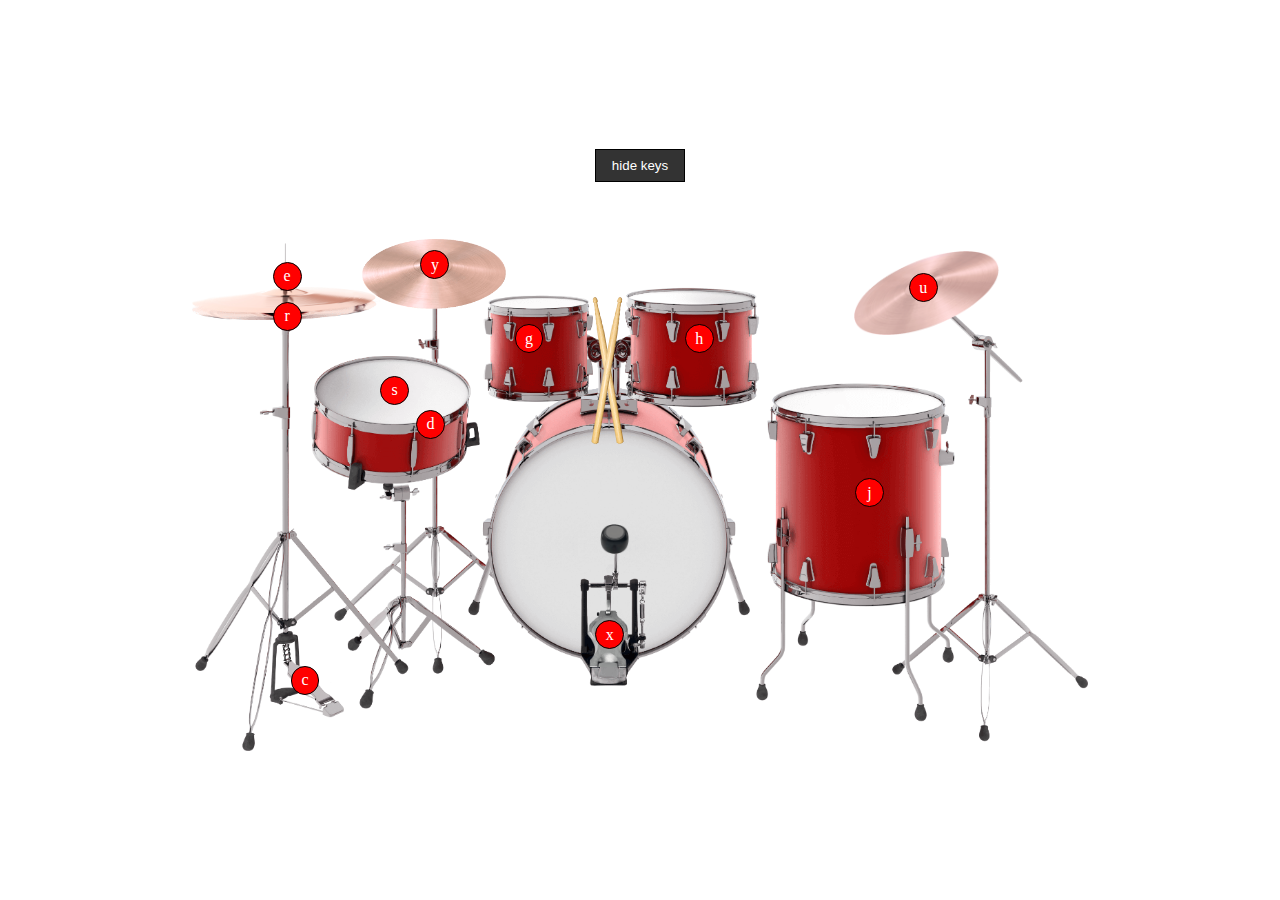
==== index.html @ b3a8c088 "Initial commit" ====
<!DOCTYPE html>
<html lang="en">
<head>
     <meta charset="UTF-8">
     <meta name="viewport" content="width=device-width, initial-scale=1.0">
     <title>Drum</title>
     <link rel="stylesheet" href="style.css">
</head>
<body>
     <audio src="standard/crash.mp3" id="y"></audio>
     <audio src="standard/ride.mp3" id="u"></audio>
     <audio src="standard/hihat-foot.mp3" id="c"></audio>
     <audio src="standard/hihat-open.mp3" id="e"></audio>
     <audio src="standard/hihat.mp3" id="r"></audio>
     <audio src="standard/tom1.mp3" id="g"></audio>
     <audio src="standard/tom2.mp3" id="h"></audio>
     <audio src="standard/floor-tom.mp3" id="j"></audio>
     <audio src="standard/snare-drum.mp3" id="s"></audio>
     <audio src="standard/snare-stick.mp3" id="d"></audio>
     <audio src="standard/bass.mp3" id="x"></audio>

     <div class="container">
          <button id="keys" class="canshow">hide keys</button>
          <img src="standard/images/drum.png" class="img-drum">
     </div>
     
     <img src="standard/images/bass-pedal.png" class="bass-pedal">
     <img src="standard/images/bass-knob.png" class="bass-knob">
     <img src="standard/images/crash.png" class="crash">
     <img src="standard/images/crash-knob.png" class="crash-knob">
     <div class="chain">
          <img src="standard/images/chain.png" style="width: 100%;">
     </div>
     <img src="standard/images/high-hat-padel.png" class="high-hat-padel">
     <img src="standard/images/hihat.png" class="hihat">
     <img src="standard/images/ride.png" class="ride">
     <img src="standard/images/ride-knob.png" class="ride-knob">
     
     <img src="standard/images/drumstick.png" class="drumstick left">
     <img src="standard/images/drumstick.png" class="drumstick right">


     <div class="hide button button_y">y</div>
     <div class="hide button button_u">u</div>
     <div class="hide button button_r">r</div>
     <div class="hide button button_e">e</div>
     <div class="hide button button_c">c</div>
     <div class="hide button button_g">g</div>
     <div class="hide button button_h">h</div>
     <div class="hide button button_j">j</div>
     <div class="hide button button_s">s</div>
     <div class="hide button button_d">d</div>
     <div class="hide button button_x">x</div>

     <script src="initilize.js"></script>
     <script src="index.js"></script>
</body>
</html>
---- style.css ----
* {
     margin: 0;
     padding: 0;
     user-select: none;
     -webkit-user-drag: none;
}

.container {
     display: flex;
     flex-direction: column;
     width: 100vw;
     height: 100vh;
     justify-content: center;
     align-items: center;
}

.img-drum {
     width: 70%;
     min-width: 300px;
     position: relative;
     z-index: 1;
}

.bass-pedal {
     width: 4.5vw;
     position: absolute;
     inset: 0;
     z-index: 2;
}

.bass-knob {
     width: 3vw;
     position: absolute;
     inset: 0;
     z-index: 2;
}

@keyframes move {
     10%{
          transform: rotate(10deg);
     }
     20%{
          transform: rotate(10deg);
     }
     40%{
          transform: rotate(-10deg);
     }
     60%{
          transform: rotate(10deg);
     }
     80%{
          transform: rotate(-10deg);
     }
     100% {
          transform: rotate(0deg);
     }
}

.crash {
     width: 96px;
     position: absolute;
     inset: 0;
     z-index: 2;
}

.move {
     animation: move ease 2s;
}


@keyframes moveslight {
     10%{
          transform: rotate(1deg);
     }
     10%{
          transform: rotate(1deg);
     }
     40%{
          transform: rotate(-1deg);
     }
     60%{
          transform: rotate(1deg);
     }
     80%{
          transform: rotate(-1deg);
     }
     100% {
          transform: rotate(0deg);
     }
}
.moveslight {
     animation: moveslight ease 1s;
}

.crash-knob {
     width: 6px;
     position: absolute;
     inset: 0;
     z-index: 2;
}

.chain {
     position: absolute;
     inset: 0;
     z-index: 2;
     overflow: hidden;
     animation: chain 1s ease;
}

.chain img {
     position: relative;
     top: -100%;
}

.high-hat-padel {
     width: 28px;
     position: absolute;
     inset: 0;
     z-index: 2;
}

.hihat {
     position: absolute;
     inset: 0;
     z-index: 2;
}

.ride {
     width: 105px;
     position: absolute;
     inset: 0;
     z-index: 2;
}

.ride-knob {
     width: 6px;
     position: absolute;
     inset: 0;
     z-index: 2;
}

.drumstick {
     position: absolute;
     inset: 0;
     z-index: 5;
}

.left {
     transform: rotate(-10deg);
}

.right {
     transform: rotate(10deg);
}

.button {
     min-width: 1rem;
     min-height: 1rem;
     display: flex;
     justify-content: center;
     align-items: center;
     background: red;
     color: white;
     border: solid 1px black;
     border-radius: 100%;
     position: absolute;
     inset: 0;
     z-index: 4;
}

#keys {
     background-color: white;
     border: solid 1px black;
     padding: 0.5rem 1rem;
     cursor: pointer;
}

.canshow {
     background-color: #333 !important;
     color: white;
}

.hide {
     display: none!important;
}
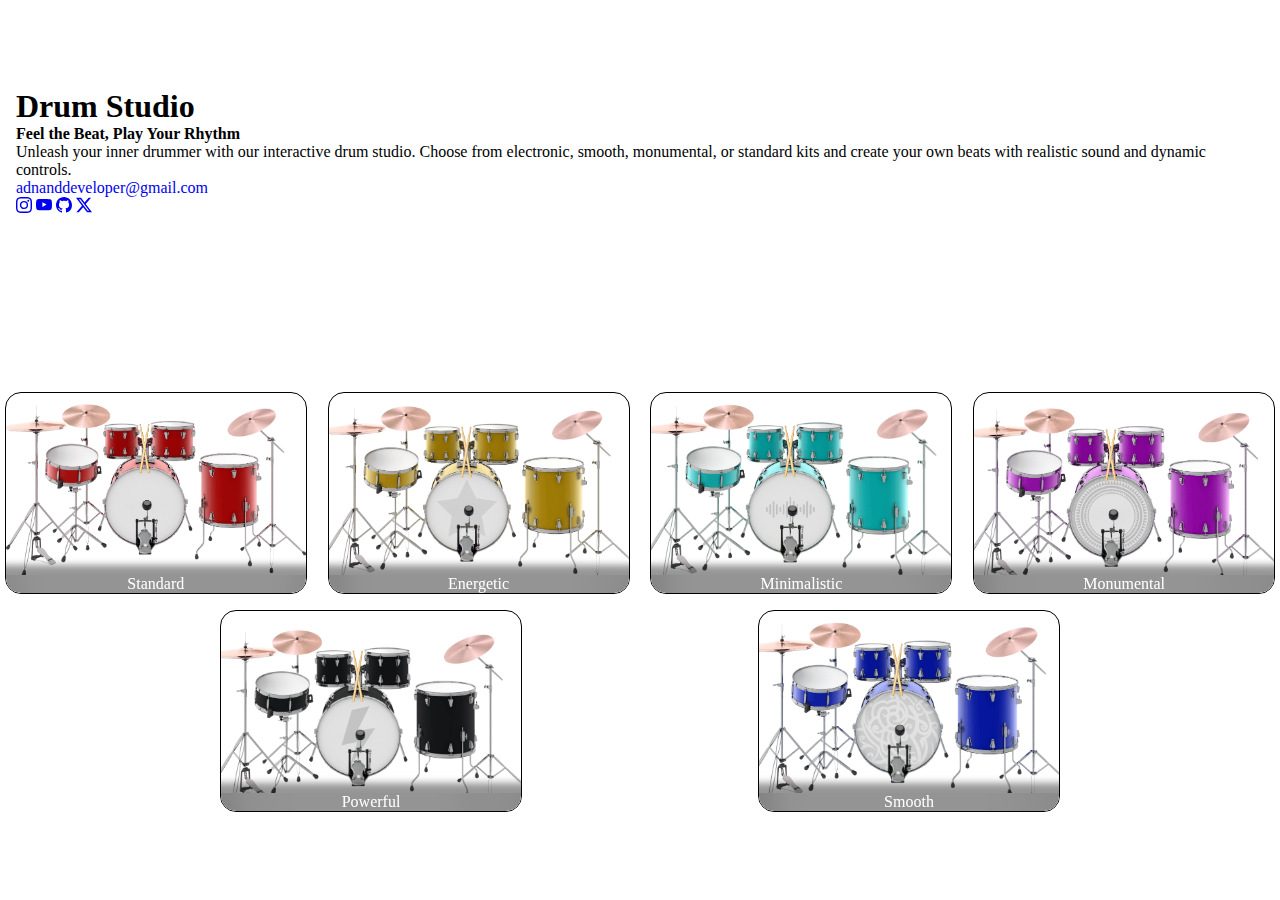
==== commit 73cbb0c1: "update" ====
--- a/index.html
+++ b/index.html
@@ -1,58 +1,81 @@
 <!DOCTYPE html>
 <html lang="en">
 <head>
-     <meta charset="UTF-8">
-     <meta name="viewport" content="width=device-width, initial-scale=1.0">
-     <title>Drum</title>
-     <link rel="stylesheet" href="style.css">
+    <meta charset="UTF-8">
+    <meta name="viewport" content="width=device-width, initial-scale=1.0">
+    <link rel="stylesheet" href="home.css">
+    <title></title>
 </head>
 <body>
-     <audio src="standard/crash.mp3" id="y"></audio>
-     <audio src="standard/ride.mp3" id="u"></audio>
-     <audio src="standard/hihat-foot.mp3" id="c"></audio>
-     <audio src="standard/hihat-open.mp3" id="e"></audio>
-     <audio src="standard/hihat.mp3" id="r"></audio>
-     <audio src="standard/tom1.mp3" id="g"></audio>
-     <audio src="standard/tom2.mp3" id="h"></audio>
-     <audio src="standard/floor-tom.mp3" id="j"></audio>
-     <audio src="standard/snare-drum.mp3" id="s"></audio>
-     <audio src="standard/snare-stick.mp3" id="d"></audio>
-     <audio src="standard/bass.mp3" id="x"></audio>
 
-     <div class="container">
-          <button id="keys" class="canshow">hide keys</button>
-          <img src="standard/images/drum.png" class="img-drum">
-     </div>
-     
-     <img src="standard/images/bass-pedal.png" class="bass-pedal">
-     <img src="standard/images/bass-knob.png" class="bass-knob">
-     <img src="standard/images/crash.png" class="crash">
-     <img src="standard/images/crash-knob.png" class="crash-knob">
-     <div class="chain">
-          <img src="standard/images/chain.png" style="width: 100%;">
-     </div>
-     <img src="standard/images/high-hat-padel.png" class="high-hat-padel">
-     <img src="standard/images/hihat.png" class="hihat">
-     <img src="standard/images/ride.png" class="ride">
-     <img src="standard/images/ride-knob.png" class="ride-knob">
-     
-     <img src="standard/images/drumstick.png" class="drumstick left">
-     <img src="standard/images/drumstick.png" class="drumstick right">
+    <div class="container">
+        <div class="content">
+            <div>
+                <h1 class="qz">Drum Studio</h1>
+                <b>Feel the Beat, Play Your Rhythm</b>
+                <p>Unleash your inner drummer with our interactive drum studio. Choose from electronic, smooth, monumental, or standard kits and create your own beats with realistic sound and dynamic controls.</p>
+            </div>
+            <a href="mailto:adnanddeveloper@gmail.com">adnanddeveloper@gmail.com</a>
+            <div class="list">
+                <a href="https://instagram.com/adnanscode">
+                    <svg xmlns="http://www.w3.org/2000/svg" width="16" height="16" fill="currentColor" class="bi bi-instagram" viewBox="0 0 16 16">
+                        <path d="M8 0C5.829 0 5.556.01 4.703.048 3.85.088 3.269.222 2.76.42a3.9 3.9 0 0 0-1.417.923A3.9 3.9 0 0 0 .42 2.76C.222 3.268.087 3.85.048 4.7.01 5.555 0 5.827 0 8.001c0 2.172.01 2.444.048 3.297.04.852.174 1.433.372 1.942.205.526.478.972.923 1.417.444.445.89.719 1.416.923.51.198 1.09.333 1.942.372C5.555 15.99 5.827 16 8 16s2.444-.01 3.298-.048c.851-.04 1.434-.174 1.943-.372a3.9 3.9 0 0 0 1.416-.923c.445-.445.718-.891.923-1.417.197-.509.332-1.09.372-1.942C15.99 10.445 16 10.173 16 8s-.01-2.445-.048-3.299c-.04-.851-.175-1.433-.372-1.941a3.9 3.9 0 0 0-.923-1.417A3.9 3.9 0 0 0 13.24.42c-.51-.198-1.092-.333-1.943-.372C10.443.01 10.172 0 7.998 0zm-.717 1.442h.718c2.136 0 2.389.007 3.232.046.78.035 1.204.166 1.486.275.373.145.64.319.92.599s.453.546.598.92c.11.281.24.705.275 1.485.039.843.047 1.096.047 3.231s-.008 2.389-.047 3.232c-.035.78-.166 1.203-.275 1.485a2.5 2.5 0 0 1-.599.919c-.28.28-.546.453-.92.598-.28.11-.704.24-1.485.276-.843.038-1.096.047-3.232.047s-2.39-.009-3.233-.047c-.78-.036-1.203-.166-1.485-.276a2.5 2.5 0 0 1-.92-.598 2.5 2.5 0 0 1-.6-.92c-.109-.281-.24-.705-.275-1.485-.038-.843-.046-1.096-.046-3.233s.008-2.388.046-3.231c.036-.78.166-1.204.276-1.486.145-.373.319-.64.599-.92s.546-.453.92-.598c.282-.11.705-.24 1.485-.276.738-.034 1.024-.044 2.515-.045zm4.988 1.328a.96.96 0 1 0 0 1.92.96.96 0 0 0 0-1.92m-4.27 1.122a4.109 4.109 0 1 0 0 8.217 4.109 4.109 0 0 0 0-8.217m0 1.441a2.667 2.667 0 1 1 0 5.334 2.667 2.667 0 0 1 0-5.334"/>
+                    </svg>
+                </a>
+                <a href="https://www.youtube.com/channel/UCZ0GqtCuXYJ99XVY1aiyHOg">
+                    <svg xmlns="http://www.w3.org/2000/svg" width="16" height="16" fill="currentColor" class="bi bi-youtube" viewBox="0 0 16 16">
+                        <path d="M8.051 1.999h.089c.822.003 4.987.033 6.11.335a2.01 2.01 0 0 1 1.415 1.42c.101.38.172.883.22 1.402l.01.104.022.26.008.104c.065.914.073 1.77.074 1.957v.075c-.001.194-.01 1.108-.082 2.06l-.008.105-.009.104c-.05.572-.124 1.14-.235 1.558a2.01 2.01 0 0 1-1.415 1.42c-1.16.312-5.569.334-6.18.335h-.142c-.309 0-1.587-.006-2.927-.052l-.17-.006-.087-.004-.171-.007-.171-.007c-1.11-.049-2.167-.128-2.654-.26a2.01 2.01 0 0 1-1.415-1.419c-.111-.417-.185-.986-.235-1.558L.09 9.82l-.008-.104A31 31 0 0 1 0 7.68v-.123c.002-.215.01-.958.064-1.778l.007-.103.003-.052.008-.104.022-.26.01-.104c.048-.519.119-1.023.22-1.402a2.01 2.01 0 0 1 1.415-1.42c.487-.13 1.544-.21 2.654-.26l.17-.007.172-.006.086-.003.171-.007A100 100 0 0 1 7.858 2zM6.4 5.209v4.818l4.157-2.408z"/>
+                    </svg>
+                </a>
+                <a href="https://github.com/adddeveloper">
+                    <svg xmlns="http://www.w3.org/2000/svg" width="16" height="16" fill="currentColor" class="bi bi-github" viewBox="0 0 16 16">
+                        <path d="M8 0C3.58 0 0 3.58 0 8c0 3.54 2.29 6.53 5.47 7.59.4.07.55-.17.55-.38 0-.19-.01-.82-.01-1.49-2.01.37-2.53-.49-2.69-.94-.09-.23-.48-.94-.82-1.13-.28-.15-.68-.52-.01-.53.63-.01 1.08.58 1.23.82.72 1.21 1.87.87 2.33.66.07-.52.28-.87.51-1.07-1.78-.2-3.64-.89-3.64-3.95 0-.87.31-1.59.82-2.15-.08-.2-.36-1.02.08-2.12 0 0 .67-.21 2.2.82.64-.18 1.32-.27 2-.27s1.36.09 2 .27c1.53-1.04 2.2-.82 2.2-.82.44 1.1.16 1.92.08 2.12.51.56.82 1.27.82 2.15 0 3.07-1.87 3.75-3.65 3.95.29.25.54.73.54 1.48 0 1.07-.01 1.93-.01 2.2 0 .21.15.46.55.38A8.01 8.01 0 0 0 16 8c0-4.42-3.58-8-8-8"/>
+                    </svg>
+                </a>
+                <a href="https://twitter.com/adnanscode">
+                    <svg xmlns="http://www.w3.org/2000/svg" width="16" height="16" fill="currentColor" class="bi bi-twitter-x" viewBox="0 0 16 16">
+                        <path d="M12.6.75h2.454l-5.36 6.142L16 15.25h-4.937l-3.867-5.07-4.425 5.07H.316l5.733-6.57L0 .75h5.063l3.495 4.633L12.601.75Zm-.86 13.028h1.36L4.323 2.145H2.865z"/>
+                    </svg>
+                </a>
+            </div>
+        </div>        
+        <div class="grid">
+            <div class="row">
+                <a href="/standard/" class="column" style="background-image: url(/standard/images/img.png);">
+                    <div class="title">
+                        <span>Standard</span>
+                    </div>
+                </a>
+                <a href="/energetic/" class="column" style="background-image: url(/energetic/images/img.png);">
+                    <div class="title">
+                        <span>Energetic</span>
+                    </div>
+                </a>
+                <a href="/minimalistic/" class="column" style="background-image: url(/minimalistic/images/img.png);">
+                    <div class="title">
+                        <span>Minimalistic</span>
+                    </div>
+                </a>
+                <a href="/monumental/" class="column" style="background-image: url(/monumental/images/img.png);">
+                    <div class="title">
+                        <span>Monumental</span>
+                    </div>
+                </a>
+                <a href="/powerful/" class="column" style="background-image: url(/powerful/images/img.png);">
+                    <div class="title">
+                        <span>Powerful</span>
+                    </div>
+                </a>
+                <a href="/smooth/" class="column" style="background-image: url(/smooth/images/img.png);">
+                    <div class="title">
+                        <span>Smooth</span>
+                    </div>
+                </a>
+            </div>
+        </div>
+    </div>
+    
 
 
-     <div class="hide button button_y">y</div>
-     <div class="hide button button_u">u</div>
-     <div class="hide button button_r">r</div>
-     <div class="hide button button_e">e</div>
-     <div class="hide button button_c">c</div>
-     <div class="hide button button_g">g</div>
-     <div class="hide button button_h">h</div>
-     <div class="hide button button_j">j</div>
-     <div class="hide button button_s">s</div>
-     <div class="hide button button_d">d</div>
-     <div class="hide button button_x">x</div>
-
-     <script src="initilize.js"></script>
-     <script src="index.js"></script>
 </body>
 </html>--- a/home.css
+++ b/home.css
@@ -0,0 +1,106 @@
+@font-face {
+    font-family: 'Quartzo';
+    src: url(/font/QuartzofontpersonaluseBold-WyjdE.otf);
+}
+
+@font-face {
+    font-family: 'Comfortaa';
+    src: url(/font/Comfortaa-VariableFont_wght.ttf);
+}
+
+* {
+    margin: 0;
+    padding: 0;
+    font-family: 'Comfortaa';
+}
+
+html, body, .container{
+    width: 100vw;
+    height: 100vh;
+}
+
+a {
+    text-decoration: none;
+    width: fit-content;
+}
+
+.qz {
+    font-family: 'Quartzo';
+}
+
+.container {
+    display: flex;
+    justify-content: space-evenly;
+    align-items: center;
+    flex-wrap: wrap;
+    overflow-x: hidden;
+}
+
+.content {
+    display: flex;
+    flex-direction: column;
+    margin: 1rem;
+    /* max-width: 70%; */
+}
+
+.grid {
+    max-width: 1366px;
+    min-width: fit-content;
+    width: 100%;
+}
+
+.row {
+    width: 100%;
+    height: 100%;
+    display: flex;
+    justify-content: space-evenly;
+    align-items: flex-start;
+    flex-wrap: wrap;
+    gap: 1rem;
+    margin: 1rem 0;
+}
+
+.column{
+    width: 300px;
+    height: 200px;
+    border-radius: 1rem;
+    background-repeat: no-repeat;
+    background-size: cover;
+    background-position: center;
+    display: flex;
+    justify-content: center;
+    align-items: flex-end;
+    overflow: hidden;
+    cursor: pointer;
+    border: solid 1px black;
+    
+}
+
+.title {
+    background-color: transparent;
+    color: black;
+    width: 100%;
+    display: flex;
+    justify-content: center;
+    align-items: center;
+    user-select: none;
+    background-color: #0000006b;
+    backdrop-filter: blur(13px);
+    box-shadow: 0px -3px 7px 7px #00000069;
+    color: white;
+}
+
+@media screen and (max-width: 500px) {
+    .row {
+        align-items: center;
+        flex-wrap: nowrap;
+        flex-direction: column;
+        overflow: hidden;
+    }
+    .grid {
+        margin: 1rem 0;
+    }
+    .content {
+        margin: 1rem;
+    }
+}